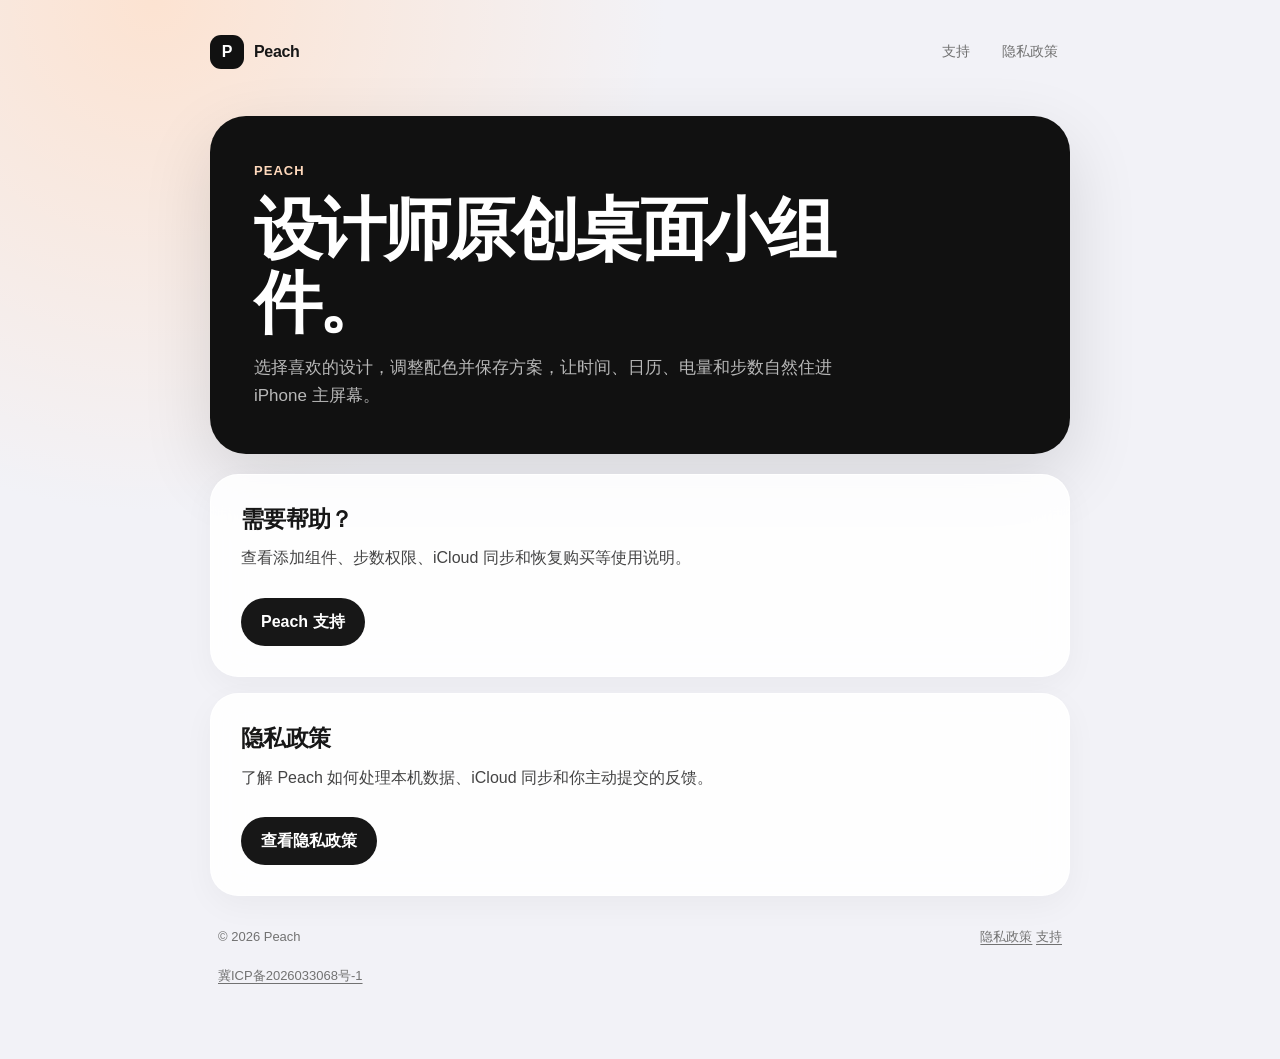
==== index.html @ a4e68fcb "chore(web): finalize Peach ICP website compliance New independent Peach official site on peachwidget" ====
<!doctype html>
<html lang="zh-CN">
  <head>
    <meta charset="utf-8" />
    <meta name="viewport" content="width=device-width, initial-scale=1" />
    <meta name="description" content="Peach App 官方支持与隐私信息" />
    <link rel="canonical" href="https://peachwidgets.site/" />
    <title>Peach</title>
    <link rel="stylesheet" href="styles.css" />
  </head>
  <body>
    <main class="shell">
      <nav class="nav" aria-label="Peach 页面导航">
        <a class="brand" href="./" aria-current="page">
          <span class="brand-mark" aria-hidden="true">P</span>
          <span>Peach</span>
        </a>
        <div class="nav-links">
          <a href="support/">支持</a>
          <a href="privacy/">隐私政策</a>
        </div>
      </nav>

      <header class="hero">
        <p class="eyebrow">Peach</p>
        <h1>设计师原创桌面小组件。</h1>
        <p class="hero-copy">
          选择喜欢的设计，调整配色并保存方案，让时间、日历、电量和步数自然住进 iPhone 主屏幕。
        </p>
      </header>

      <section class="content">
        <article class="card">
          <h2>需要帮助？</h2>
          <p>查看添加组件、步数权限、iCloud 同步和恢复购买等使用说明。</p>
          <a class="button" href="support/">Peach 支持</a>
        </article>
        <article class="card">
          <h2>隐私政策</h2>
          <p>了解 Peach 如何处理本机数据、iCloud 同步和你主动提交的反馈。</p>
          <a class="button" href="privacy/">查看隐私政策</a>
        </article>
      </section>

      <footer class="footer">
        <span>© 2026 Peach</span>
        <span>
          <a href="privacy/">隐私政策</a>
          <a href="support/">支持</a>
        </span>
        <span class="icp">
          <a
            href="https://beian.miit.gov.cn/"
            target="_blank"
            rel="noopener noreferrer"
          >冀ICP备2026033068号-1</a>
        </span>
      </footer>
    </main>
  </body>
</html>
---- styles.css ----
:root {
  color-scheme: light;
  --paper: #f2f2f7;
  --card: #ffffff;
  --ink: #171717;
  --muted: #727272;
  --line: rgba(0, 0, 0, 0.09);
  --blue: #0878f9;
  --peach: #ffdfc8;
  --radius: 28px;
}
* {
  box-sizing: border-box;
}

html {
  scroll-behavior: smooth;
}

body {
  margin: 0;
  background:
    radial-gradient(circle at 12% 0%, rgba(255, 223, 200, 0.8), transparent 32rem),
    var(--paper);
  color: var(--ink);
  font-family: -apple-system, BlinkMacSystemFont, "SF Pro Display", "PingFang SC",
    "Helvetica Neue", sans-serif;
  line-height: 1.65;
  -webkit-font-smoothing: antialiased;
}

a {
  color: inherit;
}

.shell {
  width: min(860px, calc(100% - 32px));
  margin: 0 auto;
  padding: 24px 0 72px;
}

.nav {
  display: flex;
  align-items: center;
  justify-content: space-between;
  min-height: 56px;
  margin-bottom: 36px;
}

.brand {
  display: inline-flex;
  align-items: center;
  gap: 10px;
  text-decoration: none;
  font-size: 16px;
  font-weight: 700;
  letter-spacing: -0.02em;
}

.brand-mark {
  display: grid;
  width: 34px;
  height: 34px;
  place-items: center;
  border-radius: 11px;
  background: #111;
  color: white;
  font-size: 16px;
}

.nav-links {
  display: flex;
  gap: 8px;
}

.nav-links a {
  padding: 8px 12px;
  border-radius: 999px;
  color: var(--muted);
  text-decoration: none;
  font-size: 14px;
}

.nav-links a[aria-current="page"],
.nav-links a:hover {
  background: var(--card);
  color: var(--ink);
}

.hero {
  padding: 44px;
  overflow: hidden;
  border-radius: 36px;
  background: #111;
  color: white;
  box-shadow: 0 24px 70px rgba(0, 0, 0, 0.12);
}

.eyebrow {
  margin: 0 0 12px;
  color: #ffd9bc;
  font-size: 13px;
  font-weight: 700;
  letter-spacing: 0.08em;
  text-transform: uppercase;
}

h1,
h2,
h3,
p {
  margin-top: 0;
}

h1 {
  max-width: 690px;
  margin-bottom: 16px;
  font-size: clamp(38px, 7vw, 68px);
  line-height: 1.06;
  letter-spacing: -0.055em;
}

.hero-copy {
  max-width: 620px;
  margin-bottom: 0;
  color: rgba(255, 255, 255, 0.7);
  font-size: 17px;
}

.meta {
  display: flex;
  flex-wrap: wrap;
  gap: 10px 20px;
  margin-top: 24px;
  color: rgba(255, 255, 255, 0.54);
  font-size: 13px;
}

.content {
  display: grid;
  gap: 16px;
  margin-top: 20px;
}

.card {
  padding: 30px;
  border: 1px solid rgba(255, 255, 255, 0.8);
  border-radius: var(--radius);
  background: rgba(255, 255, 255, 0.88);
  box-shadow: 0 10px 32px rgba(24, 24, 27, 0.04);
  backdrop-filter: blur(16px);
}

.card h2 {
  margin-bottom: 12px;
  font-size: 23px;
  line-height: 1.25;
  letter-spacing: -0.03em;
}

.card h3 {
  margin: 24px 0 8px;
  font-size: 16px;
}

.card p:last-child,
.card ul:last-child,
.card ol:last-child {
  margin-bottom: 0;
}

.card p,
.card li {
  color: #444;
}

.card ul,
.card ol {
  margin: 10px 0 0;
  padding-left: 1.25em;
}

.card li + li {
  margin-top: 7px;
}

.callout {
  border-color: transparent;
  background: var(--peach);
}

.button {
  display: inline-flex;
  min-height: 48px;
  align-items: center;
  justify-content: center;
  margin-top: 10px;
  padding: 0 20px;
  border-radius: 999px;
  background: var(--ink);
  color: white;
  text-decoration: none;
  font-weight: 650;
}

.footer {
  display: flex;
  flex-wrap: wrap;
  justify-content: space-between;
  gap: 12px 24px;
  padding: 30px 8px 0;
  color: var(--muted);
  font-size: 13px;
}

.footer a {
  text-underline-offset: 3px;
}

.footer .icp {
  width: 100%;
  margin-top: 6px;
  color: var(--muted);
}

@media (max-width: 640px) {
  .shell {
    width: min(100% - 24px, 860px);
    padding-top: 12px;
  }

  .nav {
    align-items: flex-start;
    margin-bottom: 20px;
  }

  .nav-links {
    flex-direction: column;
    align-items: flex-end;
  }

  .nav-links a {
    padding: 4px 8px;
  }

  .hero {
    padding: 32px 24px;
    border-radius: 30px;
  }

  .card {
    padding: 24px;
    border-radius: 24px;
  }

  .footer {
    flex-direction: column;
  }
}
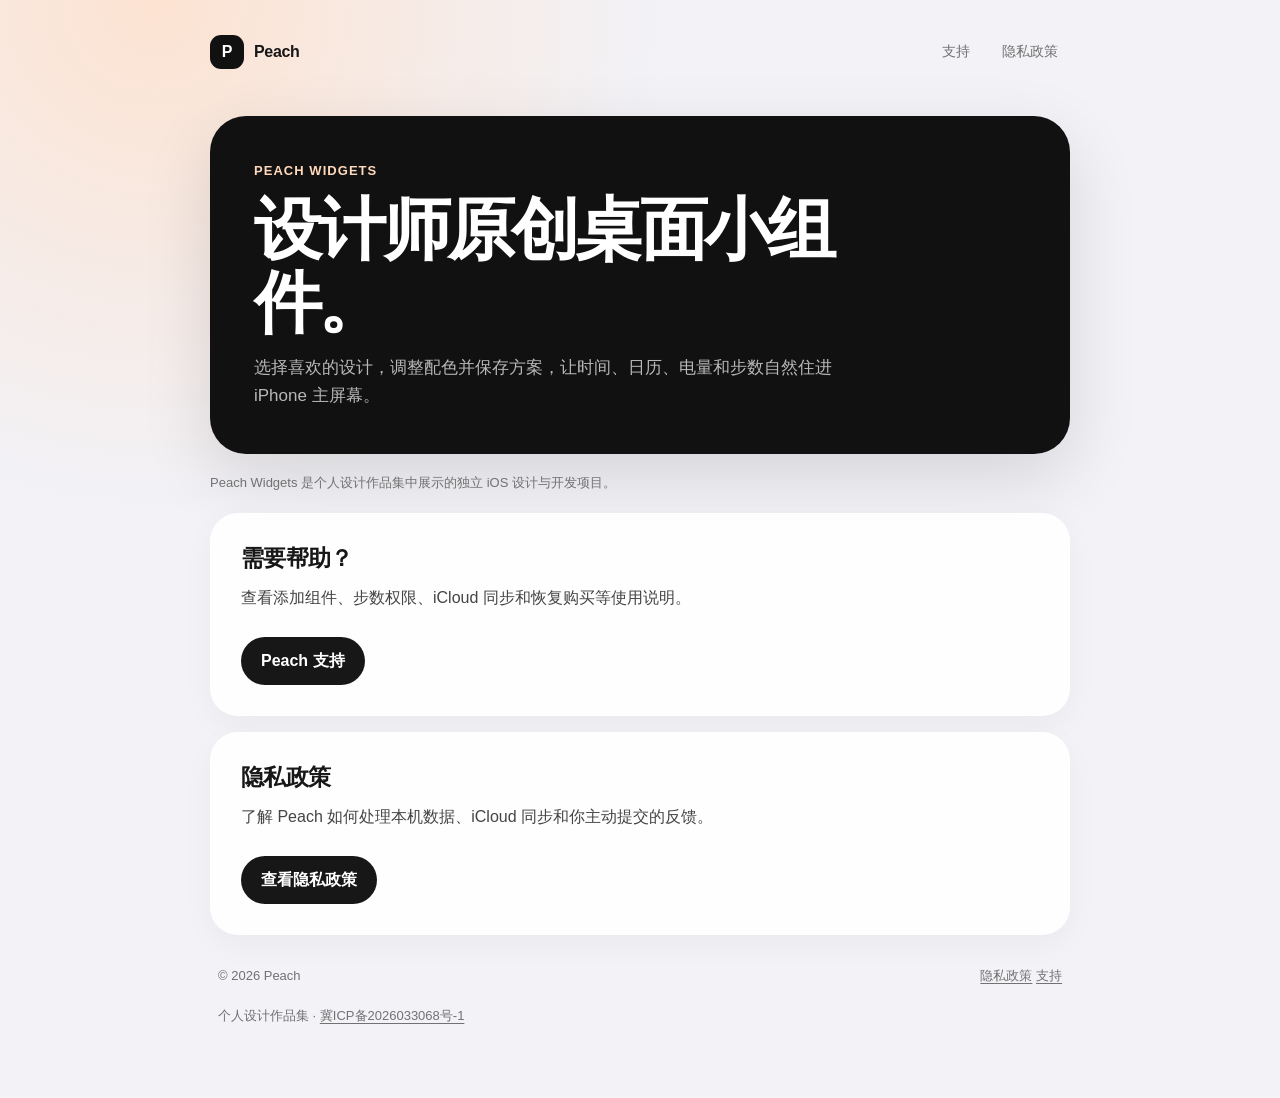
==== commit a1b3a63a: "chore(web): align Peach site with ICP service name - Titles now include 设计作品集 (site aligned with ICP" ====
--- a/index.html
+++ b/index.html
@@ -3,9 +3,18 @@
   <head>
     <meta charset="utf-8" />
     <meta name="viewport" content="width=device-width, initial-scale=1" />
-    <meta name="description" content="Peach App 官方支持与隐私信息" />
+    <meta name="description" content="Peach Widgets 是个人设计作品集中的 iOS 小组件设计与开发项目，展示组件设计、产品体验及相关项目信息。" />
     <link rel="canonical" href="https://peachwidgets.site/" />
-    <title>Peach</title>
+    <meta name="theme-color" content="#f2f2f7" />
+    <link
+      rel="icon"
+      href="data:image/svg+xml,%3Csvg xmlns='http://www.w3.org/2000/svg' viewBox='0 0 32 32'%3E%3Crect width='32' height='32' rx='9' fill='%23111'/%3E%3Ctext x='16' y='22' font-family='-apple-system,sans-serif' font-size='18' font-weight='700' text-anchor='middle' fill='white'%3EP%3C/text%3E%3C/svg%3E"
+    />
+    <meta property="og:type" content="website" />
+    <meta property="og:url" content="https://peachwidgets.site/" />
+    <meta property="og:title" content="设计作品集｜Peach Widgets" />
+    <meta property="og:description" content="Peach Widgets 是个人设计作品集中的 iOS 小组件设计与开发项目，展示组件设计、产品体验及相关项目信息。" />
+    <title>设计作品集｜Peach Widgets</title>
     <link rel="stylesheet" href="styles.css" />
   </head>
   <body>
@@ -22,12 +31,16 @@
       </nav>
 
       <header class="hero">
-        <p class="eyebrow">Peach</p>
+        <p class="eyebrow">Peach Widgets</p>
         <h1>设计师原创桌面小组件。</h1>
         <p class="hero-copy">
           选择喜欢的设计，调整配色并保存方案，让时间、日历、电量和步数自然住进 iPhone 主屏幕。
         </p>
       </header>
+
+      <p class="site-note">
+        Peach Widgets 是个人设计作品集中展示的独立 iOS 设计与开发项目。
+      </p>
 
       <section class="content">
         <article class="card">
@@ -49,6 +62,7 @@
           <a href="support/">支持</a>
         </span>
         <span class="icp">
+          个人设计作品集 ·
           <a
             href="https://beian.miit.gov.cn/"
             target="_blank"
--- a/styles.css
+++ b/styles.css
@@ -133,6 +133,12 @@
   gap: 10px 20px;
   margin-top: 24px;
   color: rgba(255, 255, 255, 0.54);
+  font-size: 13px;
+}
+
+.site-note {
+  margin: 18px 0 0;
+  color: var(--muted);
   font-size: 13px;
 }
 
